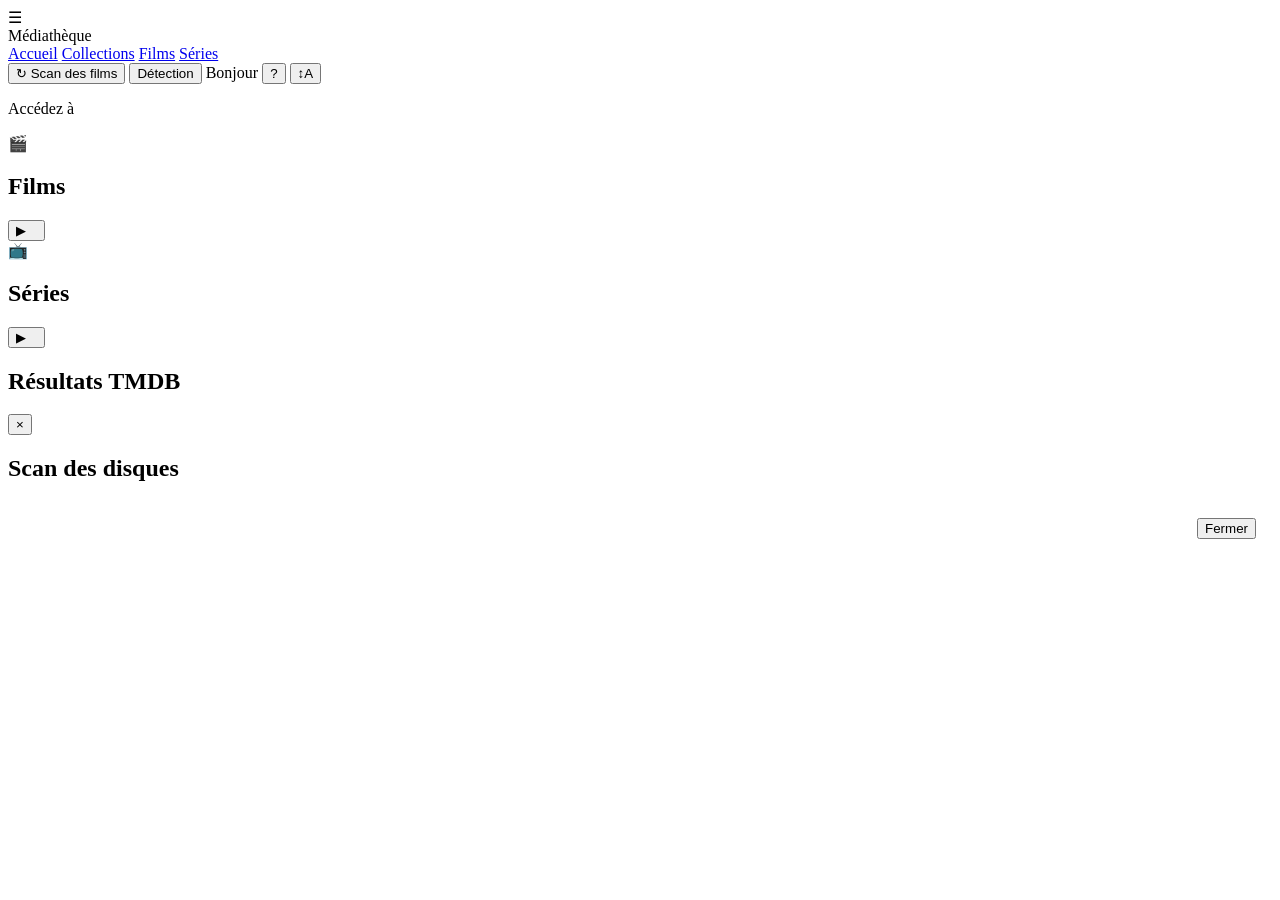
==== index.html @ 2c97e6a9 "Topbar" ====
<!DOCTYPE html>
<html lang="fr">

<head>
    <meta charset="UTF-8">
    <meta name="viewport" content="width=device-width, initial-scale=1.0">
    <title>Médiathèque</title>
    <link rel="icon"
        href="data:image/svg+xml,
          <svg xmlns='http://www.w3.org/2000/svg' viewBox='0 0 100 100'><text y='0.9em' font-size='90'>🎬</text></svg>">
    <link rel=" stylesheet" href="css/style.css">
</head>

<body data-active-menu="accueil">
    <div class="app">
        <!-- Topbar mutualisée -->
        <div id="topbarContainer"></div>

        <main>
            <section id="page-home" class="page active">
                <div class="home-header">
                    <div>
                        <p id="homeLibrarySize">Accédez à </p>
                    </div>
                </div>

                <div class="home-cards">
                    <article class="home-card home-card-films" 
                                onclick="setActiveFilmsContext(); window.location.href='films.html'">
                        <div class="home-card-image film-hero"></div>
                        <div class="home-card-icon">🎬</div>
                        <h2>Films</h2>
                        <p><span id="homeFilmsStats" class="home-stats"></span></p>
                        <button id="resumeFilmButton" class="resume-button hidden" 
                                onclick="event.stopPropagation(); resumeFilm()">
                            ▶&nbsp;&nbsp;&nbsp;<span id="resumeFilmText"></span>
                        </button>
                    </article>

                    <article class="home-card home-card-series" 
                                onclick="window.location.href='series.html'">
                        <div class="home-card-image serie-hero"></div>
                        <div class="home-card-icon purple">📺</div>
                        <h2>Séries</h2>
                        <p><span id="homeSeriesStats" class="home-stats"></span></p>
                        <button id="resumeSerieButton" class="resume-button hidden"
                                onclick="event.stopPropagation(); resumeSerie()">
                            ▶&nbsp;&nbsp;&nbsp;<span id="resumeSerieText"></span>
                        </button>
                    </article>
                </div>
            </section>
        </main>
    </div>

    <div id="tmdbModal" class="tmdb-modal hidden">
        <div class="tmdb-modal-panel">
            <div class="tmdb-modal-header">
                <h2 id="tmdbModalTitle">Résultats TMDB</h2>
                <button class="tmdb-modal-close" onclick="closeTmdbModal()">×</button>
            </div>
            <div id="tmdbResults" class="tmdb-results"></div>
        </div>
    </div>

    <div id="scanModal" class="tmdb-modal hidden">
        <div class="tmdb-modal-panel">
            <div class="tmdb-modal-header">
                <h2 id="scanTitle">Scan des disques</h2>
            </div>

            <div id="scanLog" class="tmdb-results"></div>

            <div style="padding:16px;text-align:right">
                <button class="secondary-button" onclick="closeScanModal()">
                    Fermer
                </button>
            </div>
        </div>
    </div>

    <!-- Charger top bar -->
    <script>
        fetch("common/topbar.html")
            .then(response => response.text())
            .then(html => {
                document.getElementById("topbarContainer").innerHTML = html;
            });
    </script>

    <script src="config/constants.js"></script>
    <script src="js/calculContext.js"></script>
    <script src="js/state.js"></script>
    <script src="js/catalog.js"></script>
    <script src="js/utils.js"></script>
    <script src="js/playback.js"></script>
    <script src="js/collections.js"></script>
    <script src="js/app-init.js"></script>

    <script>
        if (navigator.userAgent.toLowerCase().includes("linux")) {
            document.body.classList.add("linux");
        }
        document.addEventListener('DOMContentLoaded', initHomePage);
    </script>
</body>

</html>
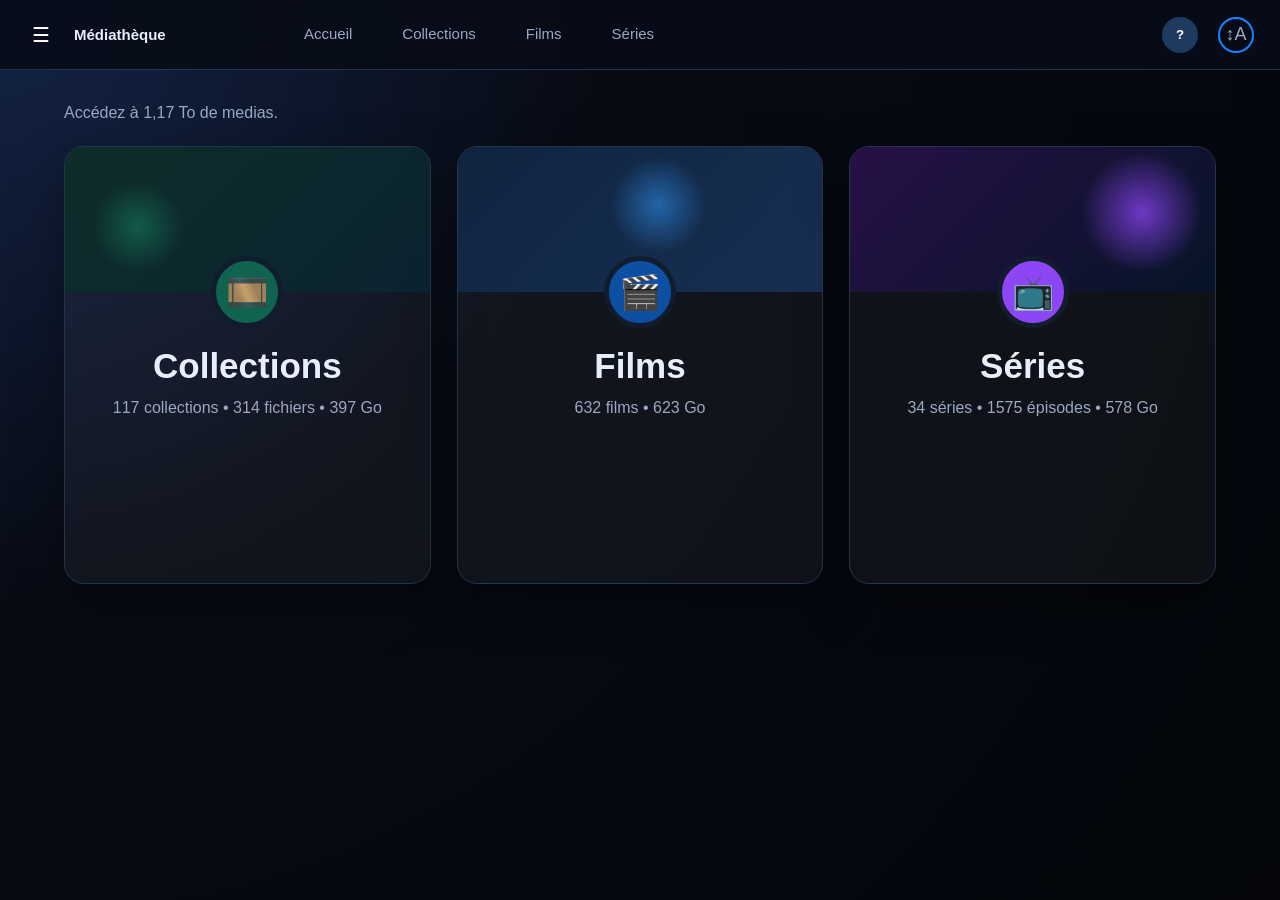
==== commit 29da5a0f: "Scans et catalog" ====
--- a/index.html
+++ b/index.html
@@ -24,31 +24,38 @@
                     </div>
                 </div>
 
-                <div class="home-cards">
-                    <article class="home-card home-card-films" 
-                                onclick="setActiveFilmsContext(); window.location.href='films.html'">
-                        <div class="home-card-image film-hero"></div>
-                        <div class="home-card-icon">🎬</div>
-                        <h2>Films</h2>
-                        <p><span id="homeFilmsStats" class="home-stats"></span></p>
-                        <button id="resumeFilmButton" class="resume-button hidden" 
-                                onclick="event.stopPropagation(); resumeFilm()">
-                            ▶&nbsp;&nbsp;&nbsp;<span id="resumeFilmText"></span>
-                        </button>
-                    </article>
-
-                    <article class="home-card home-card-series" 
-                                onclick="window.location.href='series.html'">
-                        <div class="home-card-image serie-hero"></div>
-                        <div class="home-card-icon purple">📺</div>
-                        <h2>Séries</h2>
-                        <p><span id="homeSeriesStats" class="home-stats"></span></p>
-                        <button id="resumeSerieButton" class="resume-button hidden"
-                                onclick="event.stopPropagation(); resumeSerie()">
-                            ▶&nbsp;&nbsp;&nbsp;<span id="resumeSerieText"></span>
-                        </button>
-                    </article>
-                </div>
+              <div class="home-cards">
+                <article class="home-card home-card-collections"
+                            onclick="setActiveCollectionContext(); window.location.href='collections.html'">
+                    <div class="home-card-image collection-hero"></div>
+                    <div class="home-card-icon green">🎞️</div>
+                    <h2>Collections</h2>
+                    <p><span id="homeCollectionsStats" class="home-stats"></span></p>
+                </article>
+                <article class="home-card home-card-films"
+                            onclick="setActiveFilmsContext(); window.location.href='films.html'">
+                    <div class="home-card-image film-hero"></div>
+                    <div class="home-card-icon">🎬</div>
+                    <h2>Films</h2>
+                    <p><span id="homeFilmsStats" class="home-stats"></span></p>
+                   <button id="resumeFilmButton" class="resume-button hidden"
+                        onclick="event.stopPropagation(); resumeFilm()">
+                    <span class="home-resume-play">▶</span>
+                    <span id="resumeFilmText"></span>
+                </button>
+                </article>
+                <article class="home-card home-card-series"
+                            onclick="window.location.href='series.html'">
+                    <div class="home-card-image serie-hero"></div>
+                    <div class="home-card-icon purple">📺</div>
+                    <h2>Séries</h2>
+                    <p><span id="homeSeriesStats" class="home-stats"></span></p>
+                    <button id="resumeSerieButton" class="resume-button hidden"
+                            onclick="event.stopPropagation(); resumeSerie()">
+                        ▶&nbsp;&nbsp;&nbsp;<span id="resumeSerieText"></span>
+                    </button>
+                </article>
+            </div>
             </section>
         </main>
     </div>
@@ -85,8 +92,10 @@
             .then(response => response.text())
             .then(html => {
                 document.getElementById("topbarContainer").innerHTML = html;
+                document.getElementById("topbarScanButton").style.display = "none";
             });
     </script>
+
 
     <script src="config/constants.js"></script>
     <script src="js/calculContext.js"></script>
--- a/css/style.css
+++ b/css/style.css
@@ -0,0 +1,1490 @@
+/* ==================================================
+   COMMUN PC/MOBILE
+   ================================================== */
+body.linux .linux-hidden {
+    display: none !important;
+}
+
+body.no-mediaserver .mediaserver-only {
+    display: none !important;
+}
+
+body:not(.no-mediaserver) .download-only {
+    display: none !important;
+}
+
+:root {
+    --font-scale: 1;
+    --bg: #070b14;
+    --bg-soft: #0e1625;
+    --panel: #111c2d;
+    --panel-light: #162337;
+    --border: #24344f;
+    --text: #e8eefc;
+    --muted: #9aa8c2;
+    --blue: #1683ff;
+    --blue-dark: #0d4fa3;
+    --purple: #8d45f6;
+    --green: #1ec98b;
+    --danger: #ffcc00;
+    --card-radius: 14px;
+    --cadres-max-width: 800px;
+}
+
+* {
+    box-sizing: border-box;
+}
+
+body {
+    margin: 0;
+    font-family: "Segoe UI", Arial, sans-serif;
+    background: radial-gradient(circle at top left, #142447 0, #070b14 38%, #03050a 100%);
+    color: var(--text);
+    overflow-y: scroll;
+    font-size: calc(1rem * var(--font-scale));
+}
+
+button,
+input {
+    font-family: inherit;
+}
+
+.app {
+    min-height: 100vh;
+    padding-top: 70px;
+}
+
+.topbar {
+    height: 70px;
+    display: flex;
+    align-items: center;
+    gap: 28px;
+    padding: 0 24px;
+    background: rgba(8, 13, 24, 0.92);
+    border-bottom: 1px solid var(--border);
+    position: fixed;
+    top: 0;
+    left: 0;
+    right: 0;
+    z-index: 50;
+    backdrop-filter: blur(18px);
+}
+
+.brand {
+    display: flex;
+    align-items: center;
+    gap: 16px;
+    cursor: pointer;
+    min-width: 230px;
+}
+
+.brand-logo {
+    cursor: default;
+}
+
+.brand-icon {
+    width: 34px;
+    height: 34px;
+    border-radius: 8px;
+    background: #1677CF;
+    display: flex;
+    align-items: center;
+    justify-content: center;
+    color: white;
+    font-size: calc(20px * var(--font-scale));
+    box-shadow: 0 0 18px rgba(22, 131, 255, 0.45);
+    position: relative;
+}
+
+.brand-icon span {
+    position: relative;
+    top: -2px;
+}
+
+.hamburger-icon span {
+    top: 0;
+}
+
+.brand-title {
+    font-size: calc(15px * var(--font-scale));
+    font-weight: 700;
+}
+
+.main-nav {
+    display: flex;
+    height: 100%;
+    align-items: center;
+    gap: 6px;
+}
+
+.nav-button {
+    display: flex;
+    align-items: center;
+    justify-content: center;
+    height: 70px;
+    padding: 0 22px;
+    border: none;
+    border-bottom: 3px solid transparent;
+    background: transparent;
+    color: var(--muted);
+    font-size: calc(15px * var(--font-scale));
+    cursor: pointer;
+    text-decoration: none;
+}
+
+.nav-button:hover,
+.nav-button.active {
+    color: white;
+    border-bottom-color: var(--blue);
+}
+
+.nav-button:hover,
+.nav-button.inactive {
+    color: white;
+    border-bottom-color: var(--grey);
+}
+
+.top-actions {
+    margin-left: auto;
+    display: flex;
+    align-items: center;
+    gap: 10px;
+    min-width: 0;
+    margin-right: -8px;
+}
+
+.search-input {
+    width: 200px;
+    height: 38px;
+    border: 1px solid var(--border);
+    border-radius: 10px;
+    background: #0b1321;
+    color: var(--text);
+    padding: 0 14px;
+    outline: none;
+}
+
+.search-input:focus {
+    border-color: var(--blue);
+}
+
+.icon-button,
+.secondary-button {
+    min-height: 38px;
+    border: 1px solid var(--border);
+    border-radius: 10px;
+    background: #0b1321;
+    color: var(--text);
+    padding: 10 14px;
+    cursor: pointer;
+    text-decoration: none;
+    display: flex;
+    align-items: center;
+    justify-content: center;
+}
+.icon-button:hover,
+.secondary-button:hover {
+    border-color: var(--blue);
+    color: white;
+}
+
+.page {
+    display: none;
+}
+
+.page.active {
+    display: block;
+}
+
+.home-header {
+    max-width: 1200px;
+    margin: 34px auto 24px auto;
+    padding: 0 24px;
+}
+
+.home-header h1 {
+    margin: 0 0 8px 0;
+    font-size: calc(30px * var(--font-scale));
+}
+
+.home-header p {
+    margin: 0;
+    color: var(--muted);
+}
+
+.home-cards {
+    max-width: 1200px;
+    margin: 0 auto;
+    padding: 0 24px;
+    display: grid;
+    grid-template-columns: repeat(3, 1fr);
+    gap: 26px;
+}
+
+.home-card {
+    position: relative;
+    min-height: 438px;
+    background: rgba(255, 255, 255, 0.04);
+    border: 1px solid var(--border);
+    border-radius: 20px;
+    overflow: hidden;
+    cursor: pointer;
+    box-shadow: 0 18px 50px rgba(0, 0, 0, 0.35);
+    transition: transform 0.2s ease, border-color 0.2s ease;
+}
+
+.home-card-image {
+    height: 145px;
+    background-size: cover;
+    background-position: center;
+}
+
+.home-card:hover {
+    transform: translateY(-4px);
+    border-color: var(--blue);
+}
+
+.collection-hero {
+    background:
+        radial-gradient(circle at 20% 55%, rgba(22, 130, 100, 0.55), transparent 15%),
+        linear-gradient(135deg, #0d2d29, #0b2330);
+}
+.film-hero {
+    background:
+        radial-gradient(circle at 55% 40%, rgba(40, 120, 199, 0.75), transparent 22%),
+        linear-gradient(135deg, #102440, #162f52);
+}
+.serie-hero {
+    background:
+        radial-gradient(circle at 80% 45%, rgba(141, 69, 246, 0.75), transparent 20%),
+        linear-gradient(135deg, #271046, #061427);
+}
+.home-card-icon {
+    width: 72px;
+    height: 72px;
+    border-radius: 50%;
+    background: var(--blue-dark);
+    margin: -36px auto 18px auto;
+    display: flex;
+    align-items: center;
+    justify-content: center;
+    font-size: calc(34px * var(--font-scale));
+    border: 5px solid #111c2d;
+}
+
+.home-card-icon.green {
+    background: #10634f;
+}
+.home-card-icon.purple {
+    background: var(--purple);
+}
+
+.home-card h2 {
+    text-align: center;
+    font-size: calc(35px * var(--font-scale));
+    margin: 10px 0;
+}
+
+.home-card p {
+text-align: center;
+color: var(--muted);
+margin: 0 auto 18px auto;
+width: calc(100% - 48px);
+line-height: 1.5;
+}
+.home-stats {
+    display: inline-block;
+    width: 100%;
+}
+.home-card button:not(.resume-button) {
+width: calc(100% - 48px);
+height: 42px;
+margin: 0 24px 24px 24px;
+border: none;
+border-radius: 10px;
+background: var(--blue-dark);
+color: white;
+cursor: pointer;
+font-size: calc(15px * var(--font-scale));
+}
+.home-card .resume-button {
+width: calc(100% - 48px);
+min-height: 42px;
+height: auto;
+margin: 0 24px 24px 24px;
+display: grid;
+grid-template-columns: 24px 1fr 24px;
+align-items: center;
+text-align: center;
+padding: 8px 10px;
+line-height: 1.25;
+}
+.home-resume-play {
+display: flex;
+align-items: center;
+justify-content: center;
+}
+#resumeFilmText {
+grid-column: 2;
+overflow-wrap: anywhere;
+}
+
+.home-card button.purple-button {
+    background: var(--purple);
+}
+
+.stats-row {
+max-width: 1200px;
+margin: 28px auto;
+padding: 0 24px;
+display: grid;
+grid-template-columns: repeat(2, 1fr);
+gap: 26px;
+}
+
+.stat-card {
+    background: rgba(255, 255, 255, 0.05);
+    border: 1px solid var(--border);
+    border-radius: 14px;
+    padding: 18px;
+    text-align: center;
+}
+
+.stat-card span {
+    display: block;
+    font-size: calc(26px * var(--font-scale));
+    font-weight: 700;
+}
+
+.stat-card small {
+    color: var(--muted);
+}
+
+.layout {
+    display: grid;
+    grid-template-columns: 245px 1fr;
+    min-height: calc(100vh - 70px);
+}
+
+.sidebar {
+    background: rgba(7, 13, 24, 0.85);
+    border-right: 1px solid var(--border);
+    padding: 22px 16px;
+    position: sticky;
+    top: 70px;
+    height: calc(100vh - 70px);
+    align-self: start;
+    overflow-y: auto;
+}
+
+.sidebar-title {
+    color: var(--muted);
+    text-transform: uppercase;
+    font-size: calc(12px * var(--font-scale));
+    letter-spacing: 0.08em;
+    margin: 0 0 12px 0;
+}
+
+.sidebar-hidden .layout {
+    grid-template-columns: 1fr;
+}
+
+.sidebar-hidden .sidebar {
+    display: none;
+}
+
+.sidebar-link {
+    width: 100%;
+    display: block;
+    text-align: left;
+    padding: 11px 12px;
+    margin-bottom: 4px;
+    border: none;
+    border-radius: 8px;
+    background: transparent;
+    color: var(--muted);
+    cursor: pointer;
+    font-size: calc(14px * var(--font-scale));
+}
+.sidebar-link:hover,
+.sidebar-link.active {
+    background: linear-gradient(90deg, rgba(22, 131, 255, 0.28), rgba(22, 131, 255, 0.06));
+    color: white;
+}
+
+.sidebar-section {
+    margin-top: 30px;
+    border-top: 1px solid var(--border);
+    padding-top: 20px;
+}
+
+.sidebar-stat {
+    color: var(--muted);
+    font-size: calc(14px * var(--font-scale));
+    margin-bottom: 12px;
+}
+
+.sidebar-stat span {
+    color: white;
+    font-weight: 700;
+    margin-right: 8px;
+}
+
+.content {
+    padding: 24px;
+}
+
+.content-header {
+    display: flex;
+    justify-content: space-between;
+    align-items: center;
+    margin-bottom: 18px;
+}
+
+.content-header h1 {
+    margin: 0;
+    font-size: calc(28px * var(--font-scale));
+}
+
+.content-header p {
+    margin: 5px 0 0 0;
+    color: var(--blue);
+}
+
+.content-header .search-input {
+    margin-left: auto;
+    width: 260px;
+    min-height: 52px;
+    font-size: calc(15px * var(--font-scale));
+}
+.sort-label {
+    color: var(--muted);
+    font-size: calc(14px * var(--font-scale));
+}
+
+.resume-button {
+    width: 100%;
+    min-height: 48px;
+    margin-bottom: 20px;
+    border: 1px solid var(--border);
+    border-radius: 12px;
+    background: linear-gradient(90deg, rgba(30, 201, 138, 0.219), rgba(22, 131, 255, 0.08));
+    color: white;
+    text-align: left;
+    padding: 0 18px;
+    cursor: pointer;
+    font-size: calc(15px * var(--font-scale));
+}
+
+.resume-button:hover {
+    border-color: var(--green);
+}
+
+.cards-grid {
+    display: grid;
+    grid-template-columns: repeat(auto-fill, minmax(170px, 1fr));
+    gap: 18px;
+}
+
+.media-card {
+    background: var(--panel);
+    border: 1px solid var(--border);
+    border-radius: var(--card-radius);
+    overflow: hidden;
+    box-shadow: 0 12px 26px rgba(0, 0, 0, 0.25);
+    transition: transform 0.18s ease, border-color 0.18s ease;
+}
+
+.media-card:hover {
+    transform: translateY(-3px);
+    border-color: var(--blue);
+}
+
+.poster-zone {
+    aspect-ratio: 2 / 3;
+    height: auto;
+    position: relative;
+    background: #182235;
+    cursor: pointer;
+    overflow: hidden;
+}
+
+.poster-zone img {
+    width: 100%;
+    height: 100%;
+    object-fit: cover;
+    display: block;
+}
+
+.play-icon {
+    position: relative;
+    left: 2px;
+    top: -1px;
+}
+
+.play-button {
+    position: absolute;
+    display: flex;
+    align-items: center;
+    justify-content: center;
+    right: 10px;
+    bottom: 10px;
+    width: 42px;
+    height: 42px;
+    border: none;
+    border-radius: 50%;
+    background: rgba(0, 0, 0, 0.70);
+    color: white;
+    font-size: calc(20px * var(--font-scale));
+    cursor: pointer;
+    z-index: 10;
+}
+.play-button.collection-incomplete {
+    background: #ff8c00;
+    color: #070b14;
+}
+.play-button.film-missing-in-collection {
+    width: 20px;
+    height: 20px;
+    background: #f97316;
+    box-shadow: 0 0 12px rgba(249, 115, 22, 0.45);
+}
+.play-button.film-ignore-in-collection {
+    width: 20px;
+    height: 20px;
+    padding: 0;
+    border: none;
+    background: transparent;
+    color: #7b8494;
+    font-size: 22px;
+    line-height: 20px;
+    display: flex;
+    align-items: center;
+    justify-content: center;
+}
+.play-button.film-ignore-in-collection:hover {
+    background: transparent;
+    color: #9aa2b1;
+}
+.duplicate-badge {
+background: #f97316;
+}
+
+.missing-poster {
+
+    width: 100%;
+    height: 100%;
+
+    display: flex;
+
+    justify-content: center;
+    align-items: center;
+
+    text-align: center;
+
+    padding: 20px;
+
+    color: white;
+
+    font-size: calc(24px * var(--font-scale));
+    font-weight: 600;
+
+    line-height: 1.4;
+
+    overflow-wrap: break-word;
+
+    background:
+        linear-gradient(135deg,
+            #243d5a 0%,
+            #294668 45%,
+            #2c4a6e 100%);
+}
+
+.seasons-bar {
+    display: flex;
+    gap: 12px;
+    margin-top: 16px;
+    margin-bottom: 20px;
+    flex-wrap: wrap;
+}
+
+.season-button {
+
+    border: none;
+    padding: 10px 18px;
+    border-radius: 14px;
+    background:
+        linear-gradient(135deg,
+            #243d5a 0%,
+            #294668 45%,
+            #2c4a6e 100%);
+    color: white;
+    font-size: calc(15px * var(--font-scale));
+    cursor: pointer;
+    white-space: nowrap;
+    transition: .15s;
+}
+
+.season-button:hover {
+    border-color: #1683ff;
+    transform: translateY(-1px);
+}
+
+.season-button.active {
+    outline: 2px solid #1683ff;
+}
+
+.hidden {
+    display: none !important;
+}
+
+.language-filters {
+    display: flex;
+    gap: 8px;
+    margin-bottom: 20px;
+    flex-wrap: wrap;
+}
+
+.language-button {
+    border: 1px solid transparent;
+    padding: 10px 18px;
+    border-radius: 14px;
+    background:
+        linear-gradient(135deg,
+            #243d5a 0%,
+            #294668 45%,
+            #2c4a6e 100%);
+    color: white;
+    font-size: calc(15px * var(--font-scale));
+    cursor: pointer;
+    white-space: nowrap;
+    transition: .15s;
+}
+
+.language-button:hover {
+    transform: translateY(-1px);
+}
+
+.language-button.active {
+    outline: 2px solid var(--blue);
+}
+
+.tmdb-modal {
+    position: fixed;
+    inset: 0;
+    z-index: 200;
+    background: rgba(0, 0, 0, 0.68);
+    display: flex;
+    align-items: flex-start;
+    justify-content: center;
+    padding-top: 20px;
+}
+
+.tmdb-modal-panel {
+    width: min(900px, 96vw);
+    max-height: 88vh;
+    overflow: hidden;
+    background: #0e1625;
+    border: 1px solid var(--border);
+    border-radius: 18px;
+    box-shadow: 0 24px 80px rgba(0, 0, 0, 0.55);
+    display: flex;
+    flex-direction: column;
+    margin-top: 120px;
+}
+
+.tmdb-modal-header {
+    display: flex;
+    align-items: center;
+    justify-content: space-between;
+    padding: 18px 20px;
+    border-bottom: 1px solid var(--border);
+}
+
+.tmdb-modal-header h2 {
+    margin: 0;
+    font-size: calc(22px * var(--font-scale));
+}
+
+.tmdb-modal-close {
+    width: 36px;
+    height: 36px;
+    border: none;
+    border-radius: 50%;
+    background: #17263d;
+    color: white;
+    font-size: calc(24px * var(--font-scale));
+    cursor: pointer;
+
+    display: flex;
+    align-items: center;
+    justify-content: center;
+
+    padding: 0;
+    line-height: 1;
+    padding-bottom: 6px;
+}
+
+.tmdb-results {
+    padding: 18px;
+    overflow-y: auto;
+    display: flex;
+    flex-direction: column;
+    gap: 14px;
+    white-space: pre-wrap;
+}
+
+.tmdb-result-card {
+    display: grid;
+    grid-template-columns: 94px 1fr auto;
+    gap: 16px;
+    align-items: center;
+    padding: 14px;
+    border: 1px solid var(--border);
+    border-radius: 14px;
+    background: rgba(255, 255, 255, 0.04);
+}
+
+.tmdb-result-card img {
+    width: 94px;
+    height: 140px;
+    object-fit: cover;
+    border-radius: 10px;
+    background: #182235;
+}
+
+.tmdb-result-placeholder {
+    width: 94px;
+    height: 140px;
+    border-radius: 10px;
+    background: linear-gradient(135deg, #1b3045, #284060);
+    display: flex;
+    align-items: center;
+    justify-content: center;
+    color: white;
+    font-size: calc(13px * var(--font-scale));
+    text-align: center;
+    padding: 8px;
+}
+
+.tmdb-result-title {
+    font-size: calc(18px * var(--font-scale));
+    font-weight: 700;
+    margin-bottom: 4px;
+}
+
+.tmdb-result-year {
+    color: var(--blue);
+    font-size: calc(14px * var(--font-scale));
+    margin-bottom: 8px;
+}
+
+.tmdb-result-info {
+    color: var(--blue);
+    font-size: calc(16px * var(--font-scale));
+    margin-bottom: 8px;
+}
+
+.tmdb-result-description {
+    color: var(--muted);
+    font-size: calc(17px * var(--font-scale));
+    line-height: 1.4;
+}
+
+.tmdb-associate-button {
+    border: none;
+    border-radius: 14px;
+    padding: 10px 16px;
+    background: linear-gradient(135deg, #243d5a 0%, #294668 45%, #2c4a6e 100%);
+    color: white;
+    cursor: pointer;
+    white-space: nowrap;
+    font-size: calc(15px * var(--font-scale));
+    text-decoration: none;
+    text-align: center;
+}
+
+.back-arrow {
+    position: relative;
+    top: -1px;
+}
+
+#backToCollectionsButton {
+    position: relative;
+    line-height: 1.5;
+}
+#backToFilmsButton {
+    position: relative;
+    line-height: 1.5;
+}
+#backToSeriesButton {
+    position: relative;
+    line-height: 1.5;
+}
+
+.tmdb-associate-button:hover {
+    transform: translateY(-1px);
+}
+
+.tmdb-empty {
+    color: var(--muted);
+    padding: 20px;
+    text-align: center;
+}
+
+.tmdb-result-link {
+    display: inline-block;
+    color: white;
+    text-decoration: underline;
+    cursor: pointer;
+}
+
+.tmdb-result-link:visited {
+    color: white;
+}
+
+.tmdb-result-link:hover {
+    color: #1683ff;
+}
+
+.brand,
+.brand:visited,
+.brand:hover,
+.brand:active {
+    color: var(--text);
+    text-decoration: none;
+}
+
+.nav-button,
+.nav-button:visited,
+.nav-button:hover,
+.nav-button:active {
+    text-decoration: none;
+}
+
+.refresh-button {
+    width: 190px;
+    display: flex;
+    align-items: center;
+    gap: 8px;
+    justify-content: center;
+}
+.refresh-icon {
+    font-size: 1.5em;
+    font-weight: bold;
+}
+
+.serie-detail-card {
+    display: grid;
+    grid-template-columns: 180px 1fr;
+    gap: 24px;
+    align-items: start;
+    padding: 14px;
+    border: 1px solid var(--border);
+    border-radius: 14px;
+    background: rgba(255, 255, 255, 0.04);
+}
+.serie-info-card {
+    margin-bottom: 20px;
+    max-width: var(--cadres-max-width);
+}
+.serie-info-image {
+    width: 180px;
+    height: 267px;
+    position: relative;
+}
+.serie-info-image .poster-zone,
+.serie-info-image img,
+.serie-info-image .missing-poster {
+    width: 180px;
+    height: 267px;
+    border-radius: 10px;
+}
+
+.episodes-panel {
+max-width: var(--cadres-max-width);
+}
+
+.episode-list {
+    display: flex;
+    flex-direction: column;
+    gap: 14px;
+}
+.episode-card {
+    display: grid;
+    grid-template-columns: 227px 1fr auto;
+    gap: 20px;
+    align-items: start;
+    padding: 14px;
+    border: 1px solid var(--border);
+    border-radius: 14px;
+    background: rgba(255, 255, 255, 0.04);
+}
+
+.episode-description {
+    grid-column: 1 / -1;
+}
+.episode-image-zone {
+    width: 227px;
+    height: 127px;
+    position: relative;
+    border-radius: 10px;
+    overflow: hidden;
+    cursor: pointer;
+    background: #182235;
+}
+
+.episode-image-zone img {
+    width: 100%;
+    height: 100%;
+    object-fit: cover;
+}
+
+.episode-image-zone .missing-poster {
+    width: 100%;
+    height: 100%;
+    font-size: calc(18px * var(--font-scale));
+}
+
+.episode-info {
+    min-width: 0;
+}
+.episode-header {
+    display: flex;
+    justify-content: space-between;
+    align-items: center;
+    gap: 16px;
+}
+.episode-header > div:first-child {
+    display: flex;
+    flex-direction: column;
+}
+.episode-title {
+    font-size: calc(18px * var(--font-scale));
+    font-weight: 700;
+    color: white;
+    margin-bottom: 6px;
+}
+
+.episode-meta {
+    color: var(--blue);
+    font-size: calc(14px * var(--font-scale));
+    margin-bottom: 10px;
+}
+
+.episode-description {
+    color: var(--muted);
+    font-size: calc(17px * var(--font-scale));
+    line-height: 1.45;
+}
+
+.episode-actions {
+    display: flex;
+    align-items: center;
+    justify-content: flex-end;
+}
+
+.episode-warning-button {
+    position: absolute;
+    display: flex;
+    align-items: center;
+    justify-content: center;
+    right: 10px;
+    bottom: 10px;
+    width: 20px;
+    height: 20px;
+    border: none;
+    border-radius: 50%;
+    background: #f97316;
+    color: white;
+    font-size: calc(20px * var(--font-scale));
+    cursor: default;
+    z-index: 10;
+}
+
+.season-button {
+    position: relative;
+}
+
+.season-missing-dot {
+    position: absolute;
+    right: 7px;
+    top: 7px;
+    width: 9px;
+    height: 9px;
+    border-radius: 50%;
+    background: #f97316;
+    box-shadow: 0 0 8px rgba(249, 115, 22, 0.75);
+}
+
+.serie-missing-dot {
+    position: absolute;
+    right: 10px;
+    bottom: 10px;
+    width: 20px;
+    height: 20px;
+    border-radius: 50%;
+    background: #f97316;
+    box-shadow: 0 0 12px rgba(249, 115, 22, 0.45);
+    z-index: 3;
+}
+.tmdb-search-zone {
+  padding: 16px 20px 8px;
+}
+
+.tmdb-search-input {
+  width: 100%;
+  padding: 10px 12px;
+  border: 1px solid #2d4263;
+  border-radius: 10px;
+  background: #0b1220;
+  color: #ffffff;
+  font-size: 1rem;
+}
+
+.tmdb-search-input:focus {
+  outline: none;
+  border-color: #3b82f6;
+}
+
+.tmdb-search-tokens {
+  display: flex;
+  flex-wrap: wrap;
+  gap: 8px;
+  padding: 0 20px 16px;
+}
+
+.tmdb-search-token {
+    border: none;
+    border-radius: 14px;
+    padding: 10px 16px;
+    cursor: pointer;
+    white-space: nowrap;
+    font-size: calc(15px * var(--font-scale));
+    display: flex;
+    align-items: center;
+    gap: 6px;
+}
+
+.tmdb-search-token.active {
+    background: linear-gradient(135deg, #243d5a 0%, #294668 45%, #2c4a6e 100%);
+    color: white;
+}
+
+.tmdb-search-token.inactive,
+.tmdb-search-token.pinned {
+    background: #d6d8dc79;
+    color: #222;
+}
+
+.tmdb-search-token.year-pinned {
+    background: #ffffff;
+    color: #222222;
+}
+
+.tmdb-search-token:hover {  
+    transform: translateY(-1px);  
+}
+#filmSearchModal .tmdb-results {
+    white-space: normal;
+    gap: 28px;
+    padding: 28px 38px;
+}
+#filmSearchModal .tmdb-result-title {
+    display: flex;
+    align-items: center;
+    gap: 12px;
+    margin-bottom: 12px;
+}
+#filmSearchModal .tmdb-search-tokens {
+    padding: 0;
+}
+#filmSearchModal .tmdb-result-title .tmdb-search-token {
+    padding: 6px 12px;
+}
+
+.tmdb-search-token-pin {
+    font-size: calc(14px * var(--font-scale));
+    filter: grayscale(100%);
+}
+.film-detail-card {
+    display: grid;
+    grid-template-columns: 180px 1fr;
+    gap: 24px;
+    align-items: start;
+    padding: 14px;
+    border: 1px solid var(--border);
+    border-radius: 14px;
+    background: rgba(255, 255, 255, 0.04);
+    max-width: var(--cadres-max-width);
+}
+.film-file-card {
+    display: flex;
+    flex-direction: column;
+    gap: 12px;
+    padding: 14px;
+    border: 1px solid var(--border);
+    border-radius: 14px;
+    background: rgba(255, 255, 255, 0.04);
+    max-width: var(--cadres-max-width);
+    width: 100%;
+}
+.film-file-row {
+    display: flex;
+    align-items: center;
+    justify-content: space-between;
+    gap: 16px;
+    min-width: 0;
+}
+
+.film-file-title {
+    min-width: 0;
+    overflow: hidden;
+    color: var(--muted);
+    font-size: calc(18px * var(--font-scale));
+    font-weight: 400;
+    text-overflow: ellipsis;
+    white-space: nowrap;
+}
+
+.film-file-folder {
+    color: var(--muted);
+    font-size: calc(15px * var(--font-scale));
+    font-weight: 400;
+    line-height: 1.4;
+    overflow-wrap: anywhere;
+    word-break: break-word;
+    margin-left: 8px;
+}
+.film-file-meta {
+    color: var(--blue);
+    font-size: calc(18px * var(--font-scale));
+    font-weight: 700;
+    margin-left: 1px;
+}
+.film-file-right-actions {
+    margin-left: auto;
+    display: flex;
+    flex-direction: row;
+    gap: 10px;
+}
+
+.film-file-action-button {
+    width: 44px;
+    height: 44px;
+    min-width: 44px;
+    padding: 0;
+    border-radius: 50%;
+    display: flex;
+    align-items: center;
+    justify-content: center;
+}
+
+.film-file-right-actions .film-file-action-button {
+    background: #616A7A;
+}
+
+.film-link-icon svg {
+    display: block;
+    transform: translate(-1px, 2px) rotate(45deg);
+}
+
+.film-open-icon {
+    display: inline-block;
+    transform: scale(1.15);
+}
+.tmdb-no-result {
+    text-align: center;
+}
+
+.tmdb-open-row {
+    margin-top: 16px;
+    display: flex;
+    align-items: center;
+    justify-content: center;
+    gap: 10px;
+}
+
+#scanLog {
+    font-family: Consolas, monospace;
+    font-weight: 400;
+}
+
+.film-files-grid {
+    display: grid;
+    grid-template-columns: repeat(auto-fit, minmax(380px, 1fr));
+    gap: 14px;
+}
+
+.film-file-card {
+    min-width: 0;
+}
+
+.film-file-playback-row {
+    display: flex;
+    align-items: center;
+}
+
+.film-file-actions-row {
+    display: grid;
+    grid-template-columns: 44px 1fr 44px;
+    align-items: center;
+    width: 100%;
+}
+
+.film-file-actions-row .film-file-action-button:nth-child(1) {
+    justify-self: start;
+}
+
+.film-file-actions-row .film-file-action-button:nth-child(2) {
+    justify-self: center;
+}
+
+.film-file-actions-row .film-file-action-button:nth-child(3) {
+    justify-self: end;
+}
+
+.film-file-actions-row svg {
+    display: block;
+}
+
+.toast {
+    position: fixed;
+    left: 50%;
+    bottom: 33vh;
+    transform: translateX(-50%);
+    background: rgba(0, 0, 0, 0.90);
+    color: white;
+    padding: 12px 24px;
+    border-radius: 8px;
+    font-size: calc(16px * var(--font-scale));
+    z-index: 10000;
+    pointer-events: none;
+    opacity: 0;
+    transition: opacity 0.2s;
+}
+
+.toast.visible {
+    opacity: 1;
+}
+
+.toast.success {
+    background: #16a34a;
+}
+
+.toast.error {
+    background: #dc2626;
+}
+
+.resume-row {
+    display: flex;
+    gap: 8px;
+    margin-bottom: 20px;
+}
+
+.resume-row .resume-button {
+    margin-bottom: 0;
+    flex: 1;
+}
+
+.sync-button {
+    height: 48px;
+    width: 58px;
+    border: 1px solid var(--border);
+    border-radius: 12px;
+    background: linear-gradient(-90deg, rgba(30, 201, 138, 0.219), rgba(22, 131, 255, 0.08));
+    color: white;
+    cursor: pointer;
+    font-size: calc(20px * var(--font-scale));
+}
+
+.sync-button:hover {
+    border-color: var(--green);
+    transform: translateY(-4px);
+}
+
+.sync-icon {
+    display: inline-block;
+    transform: rotate(90deg);
+}
+
+.sidebar-toggle {
+    background: transparent;
+    box-shadow: none;
+    cursor: pointer;
+}
+.sidebar-toggle:hover {
+    opacity: 0.8;
+}
+
+.tools-container {
+    padding: 12px;
+}
+
+.tool-film {
+    display: flex;
+    align-items: center;
+    gap: 4px;
+    margin-bottom: 6px;
+}
+
+.tool-film-title {
+    width: 320px;
+    min-width: 320px;
+    max-width: 320px;
+    overflow: hidden;
+    white-space: nowrap;
+    text-overflow: ellipsis;
+    color: white;
+    font-weight: 600;
+}
+
+.tool-row {
+    display: flex;
+    flex-wrap: wrap;
+    gap: 4px;
+    margin-bottom: 4px;
+}
+
+.tool-button {
+    padding: 4px 8px;
+    font-size: calc(12px * var(--font-scale));
+}
+
+.tool-duplicate-separator {
+    height: 12px;
+}
+
+.tool-group {
+    display: inline-flex;
+    gap: 4px;
+    margin-right: 12px;
+}
+.tools-filter-separator {
+    display: inline-block;
+    width: 14px;
+}
+.user-separator {
+    display: inline-block;
+    width: 7px;
+}
+.user-button {
+    width: 36px;
+    height: 36px;
+    border-radius: 50%;
+    border: none;
+    background: #1e3a5f;
+    color: white;
+    cursor: pointer;
+    font-weight: bold;
+    margin-right: 10px;
+}
+.user-greeting {
+    color: white;
+    margin-right: 10px;
+    font-size: calc(14px * var(--font-scale));
+    white-space: nowrap;
+}
+
+.request-icon {
+    position: relative;
+    left: 3px;
+    top: 0;
+
+    display: flex;
+    align-items: center;
+    justify-content: center;
+    font-size: calc(12px * var(--font-scale));
+    line-height: 1;
+    width: 100%;
+    height: 100%;
+}
+
+.font-zoom-button {
+    width: 36px;
+    height: 36px;
+    border-radius: 50%;
+    border: 2.5px solid #1683ff;
+    background: transparent;
+    color: var(--muted);
+    cursor: pointer;
+    font-size: 18px;
+    margin-right: 10px;
+    display: flex;
+    align-items: center;
+    justify-content: center;
+}
+.font-zoom-button:hover { 
+    color: white; 
+    border-color: white;
+}
+
+/* ==================================================
+   MOBILE
+   ================================================== */
+@media (max-width: 768px) {
+    :root {
+        --font-scale: 3;
+    }
+    .episode-image-zone {
+        width: 330px !important;
+        height: 185px !important;
+    }
+    .play-button,
+    .user-button {
+        width: 64px !important;
+        height: 64px !important;
+    }
+
+    .user-button {
+        font-size: calc(14px * var(--font-scale)) !important;
+    }
+    .topbar {
+        height: auto;
+        min-height: 70px;
+        flex-wrap: wrap;
+        padding-top: 24px;
+    }
+    .brand {
+        flex: 1;
+        min-width: 0;
+        padding-left: 8px;
+    }
+    .top-actions {
+        margin-left: auto;
+        align-self: center;
+    }
+    .main-nav {
+        width: 100%;
+        order: 2;
+        display: flex;
+        justify-content: center;
+        border-top: 1px solid var(--border);
+        margin-top: 12px;
+        padding-top: 6px;
+        padding-bottom: 0px;
+    }
+    .home-cards {
+        grid-template-columns: 1fr;
+    }
+    .layout,
+    .sidebar-hidden .layout {
+        grid-template-columns: 1fr;
+    }
+    .content {
+        padding-top: 24px;
+    }
+    .film-detail-card,
+    .serie-detail-card {
+        grid-template-columns: 1fr;
+    }
+    .episode-card {
+        grid-template-columns: 1fr;
+    }
+    .season-button.active {
+    outline: 2.75px solid var(--blue);
+    }
+    .language-button.active {
+    outline: 2.75px solid var(--blue);
+    }
+}
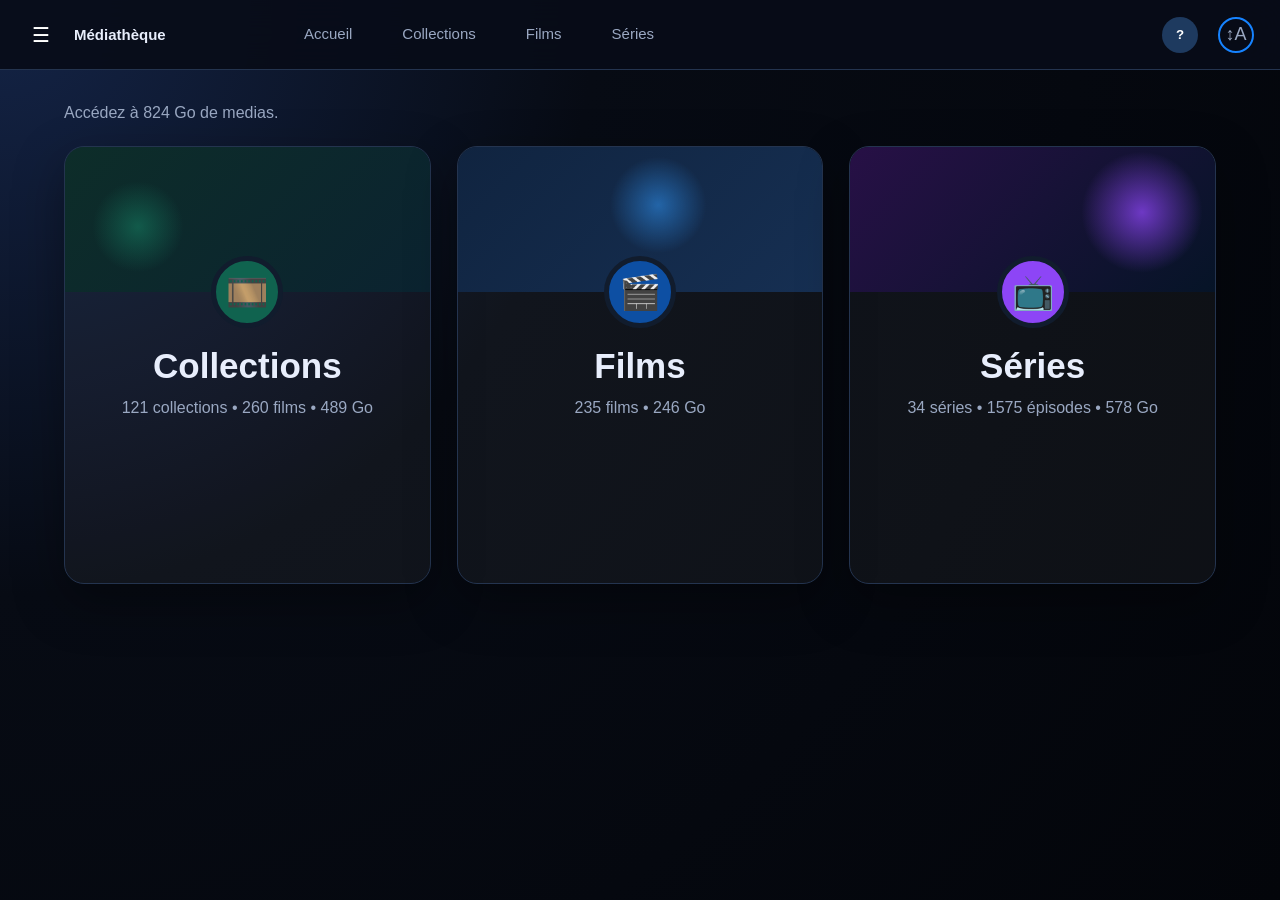
==== commit 439ba4e3: "Avatar et Tools" ====
--- a/index.html
+++ b/index.html
@@ -92,6 +92,7 @@
             .then(response => response.text())
             .then(html => {
                 document.getElementById("topbarContainer").innerHTML = html;
+                updateUserGreeting();
                 document.getElementById("topbarScanButton").style.display = "none";
             });
     </script>
--- a/css/style.css
+++ b/css/style.css
@@ -429,11 +429,10 @@
     font-weight: 700;
     margin-right: 8px;
 }
-
 .content {
     padding: 24px;
-}
-
+    min-width: 0;
+}
 .content-header {
     display: flex;
     justify-content: space-between;
@@ -456,6 +455,15 @@
     width: 260px;
     min-height: 52px;
     font-size: calc(15px * var(--font-scale));
+}
+.tools-content-header {
+    flex-wrap: wrap;
+    gap: 12px;
+}
+.tools-content-header .search-input {
+    flex: 0 1 260px;
+    min-width: 160px;
+    max-width: 260px;
 }
 .sort-label {
     color: var(--muted);
@@ -1070,6 +1078,14 @@
     background: linear-gradient(135deg, #243d5a 0%, #294668 45%, #2c4a6e 100%);
     color: white;
 }
+#filmSearchTitleButtons .tmdb-search-token {
+    background: linear-gradient(135deg, #243d5a 0%, #294668 45%, #2c4a6e 100%);
+    color: white;
+    outline: 2px solid transparent;
+}
+#filmSearchTitleButtons .tmdb-search-token.active {
+    outline: 2px solid var(--blue);
+}
 
 .tmdb-search-token.inactive,
 .tmdb-search-token.pinned {
@@ -1098,6 +1114,7 @@
 }
 #filmSearchModal .tmdb-search-tokens {
     padding: 0;
+    justify-content: center;
 }
 #filmSearchModal .tmdb-result-title .tmdb-search-token {
     padding: 6px 12px;
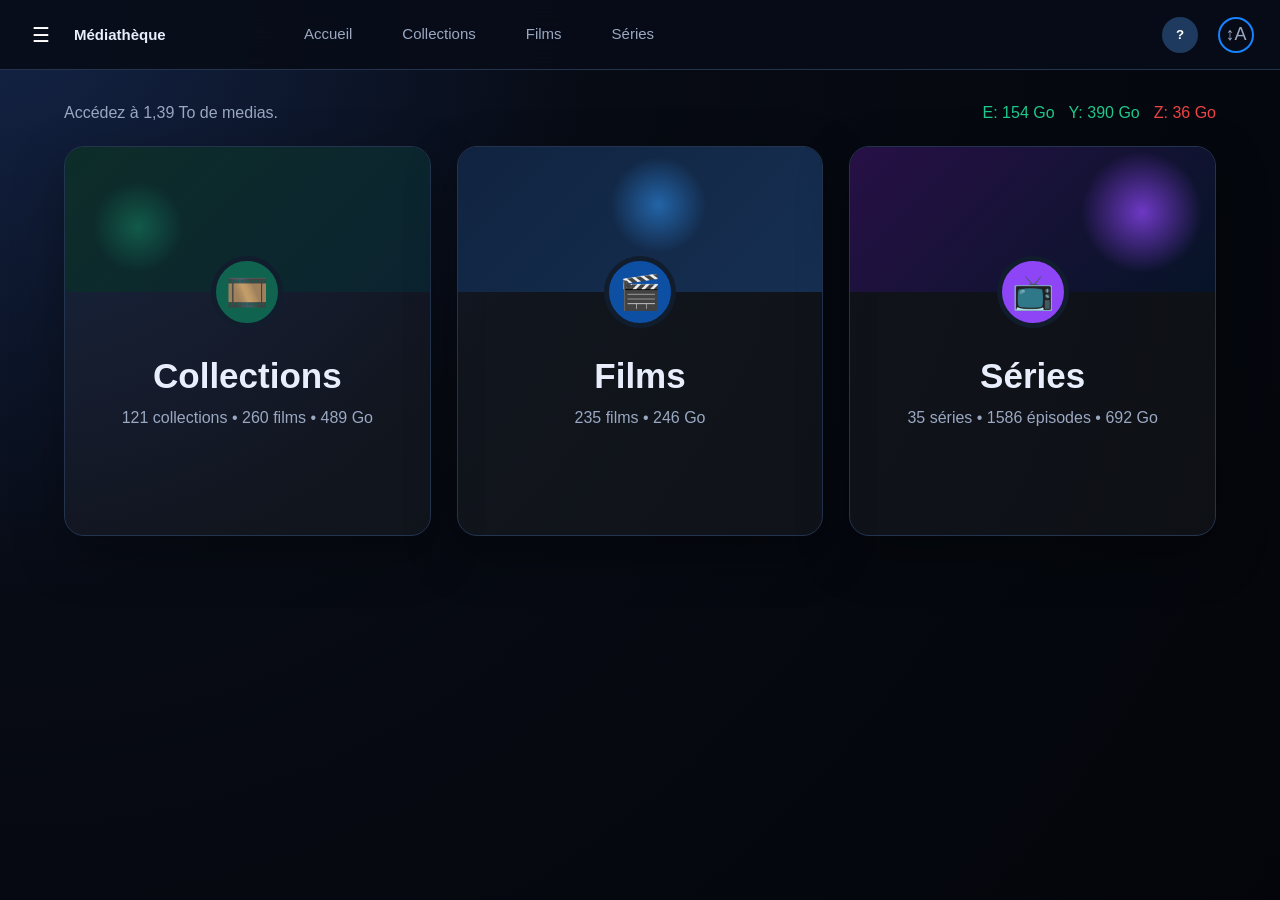
==== commit 37f12fb9: "Reprendre" ====
--- a/index.html
+++ b/index.html
@@ -18,44 +18,52 @@
 
         <main>
             <section id="page-home" class="page active">
-                <div class="home-header">
+                   <div class="home-header">
                     <div>
                         <p id="homeLibrarySize">Accédez à </p>
                     </div>
+                    <div class="home-storage">
+                        <div id="homeStorageStats"></div>
+                    </div>
                 </div>
 
-              <div class="home-cards">
-                <article class="home-card home-card-collections"
-                            onclick="setActiveCollectionContext(); window.location.href='collections.html'">
-                    <div class="home-card-image collection-hero"></div>
-                    <div class="home-card-icon green">🎞️</div>
-                    <h2>Collections</h2>
-                    <p><span id="homeCollectionsStats" class="home-stats"></span></p>
-                </article>
-                <article class="home-card home-card-films"
-                            onclick="setActiveFilmsContext(); window.location.href='films.html'">
-                    <div class="home-card-image film-hero"></div>
-                    <div class="home-card-icon">🎬</div>
-                    <h2>Films</h2>
-                    <p><span id="homeFilmsStats" class="home-stats"></span></p>
-                   <button id="resumeFilmButton" class="resume-button hidden"
-                        onclick="event.stopPropagation(); resumeFilm()">
-                    <span class="home-resume-play">▶</span>
-                    <span id="resumeFilmText"></span>
-                </button>
-                </article>
-                <article class="home-card home-card-series"
-                            onclick="window.location.href='series.html'">
-                    <div class="home-card-image serie-hero"></div>
-                    <div class="home-card-icon purple">📺</div>
-                    <h2>Séries</h2>
-                    <p><span id="homeSeriesStats" class="home-stats"></span></p>
-                    <button id="resumeSerieButton" class="resume-button hidden"
-                            onclick="event.stopPropagation(); resumeSerie()">
-                        ▶&nbsp;&nbsp;&nbsp;<span id="resumeSerieText"></span>
+                <div class="home-cards">
+                    <article class="home-card home-card-collections"
+                                onclick="setActiveCollectionContext(); window.location.href='collections.html'">
+                        <div class="home-card-image collection-hero"></div>
+                        <div class="home-card-icon green">🎞️</div>
+                        <h2>Collections</h2>
+                        <p><span id="homeCollectionsStats" class="home-stats"></span></p>
+                        <button id="resumeCollectionButton" class="resume-button hidden"
+                                onclick="event.stopPropagation(); resumeCollection()">
+                            <span id="resumeCollectionPlay" class="home-resume-play">▶</span>
+                            <span id="resumeCollectionText"></span>
+                        </button>
+                    </article>
+                    <article class="home-card home-card-films"
+                                onclick="setActiveFilmsContext(); window.location.href='films.html'">
+                        <div class="home-card-image film-hero"></div>
+                        <div class="home-card-icon">🎬</div>
+                        <h2>Films</h2>
+                        <p><span id="homeFilmsStats" class="home-stats"></span></p>
+                    <button id="resumeFilmButton" class="resume-button hidden"
+                            onclick="event.stopPropagation(); resumeFilm()">
+                        <span class="home-resume-play">▶</span>
+                        <span id="resumeFilmText"></span>
                     </button>
-                </article>
-            </div>
+                    </article>
+                    <article class="home-card home-card-series"
+                                onclick="window.location.href='series.html'">
+                        <div class="home-card-image serie-hero"></div>
+                        <div class="home-card-icon purple">📺</div>
+                        <h2>Séries</h2>
+                        <p><span id="homeSeriesStats" class="home-stats"></span></p>
+                        <button id="resumeSerieButton" class="resume-button hidden"
+                                onclick="event.stopPropagation(); resumeSerie()">
+                            ▶&nbsp;&nbsp;&nbsp;<span id="resumeSerieText"></span>
+                        </button>
+                    </article>
+                </div>
             </section>
         </main>
     </div>
--- a/css/style.css
+++ b/css/style.css
@@ -200,18 +200,43 @@
     max-width: 1200px;
     margin: 34px auto 24px auto;
     padding: 0 24px;
-}
-
+    display: flex;
+    align-items: center;
+    justify-content: space-between;
+}
 .home-header h1 {
     margin: 0 0 8px 0;
     font-size: calc(30px * var(--font-scale));
 }
-
 .home-header p {
     margin: 0;
     color: var(--muted);
 }
-
+.home-storage {
+    display: flex;
+    align-items: center;
+    gap: 10px;
+}
+#homeStorageStats {
+    display: flex;
+    align-items: center;
+    gap: 14px;
+}
+.storage-item {
+    display: inline-flex;
+    align-items: center;
+    gap: 4px;
+    white-space: nowrap;
+}
+.storage-green {
+    color: #1ec98b;
+}
+.storage-orange {
+    color: #f59e0b;
+}
+.storage-red {
+    color: #ef4444;
+}
 .home-cards {
     max-width: 1200px;
     margin: 0 auto;
@@ -223,7 +248,7 @@
 
 .home-card {
     position: relative;
-    min-height: 438px;
+    min-height: 390px;
     background: rgba(255, 255, 255, 0.04);
     border: 1px solid var(--border);
     border-radius: 20px;
@@ -231,6 +256,8 @@
     cursor: pointer;
     box-shadow: 0 18px 50px rgba(0, 0, 0, 0.35);
     transition: transform 0.2s ease, border-color 0.2s ease;
+    display: flex;
+    flex-direction: column;
 }
 
 .home-card-image {
@@ -284,11 +311,10 @@
     font-size: calc(35px * var(--font-scale));
     margin: 10px 0;
 }
-
 .home-card p {
 text-align: center;
 color: var(--muted);
-margin: 0 auto 18px auto;
+margin: 0 auto;
 width: calc(100% - 48px);
 line-height: 1.5;
 }
@@ -311,7 +337,7 @@
 width: calc(100% - 48px);
 min-height: 42px;
 height: auto;
-margin: 0 24px 24px 24px;
+margin: auto 24px;
 display: grid;
 grid-template-columns: 24px 1fr 24px;
 align-items: center;
@@ -324,11 +350,11 @@
 align-items: center;
 justify-content: center;
 }
-#resumeFilmText {
+#resumeFilmText,
+#resumeCollectionText {
 grid-column: 2;
 overflow-wrap: anywhere;
 }
-
 .home-card button.purple-button {
     background: var(--purple);
 }
@@ -472,22 +498,28 @@
 
 .resume-button {
     width: 100%;
+    max-width: var(--cadres-max-width);
     min-height: 48px;
-    margin-bottom: 20px;
+    margin: 0 0 20px 0;
     border: 1px solid var(--border);
     border-radius: 12px;
     background: linear-gradient(90deg, rgba(30, 201, 138, 0.219), rgba(22, 131, 255, 0.08));
     color: white;
-    text-align: left;
     padding: 0 18px;
     cursor: pointer;
     font-size: calc(15px * var(--font-scale));
-}
-
+    display: flex;
+    align-items: center;
+    justify-content: center;
+    gap: 8px;
+    text-align: center;
+}
 .resume-button:hover {
     border-color: var(--green);
 }
-
+.resume-button-list {
+    max-width: none;
+}
 .cards-grid {
     display: grid;
     grid-template-columns: repeat(auto-fill, minmax(170px, 1fr));
@@ -1298,7 +1330,6 @@
     gap: 8px;
     margin-bottom: 20px;
 }
-
 .resume-row .resume-button {
     margin-bottom: 0;
     flex: 1;
